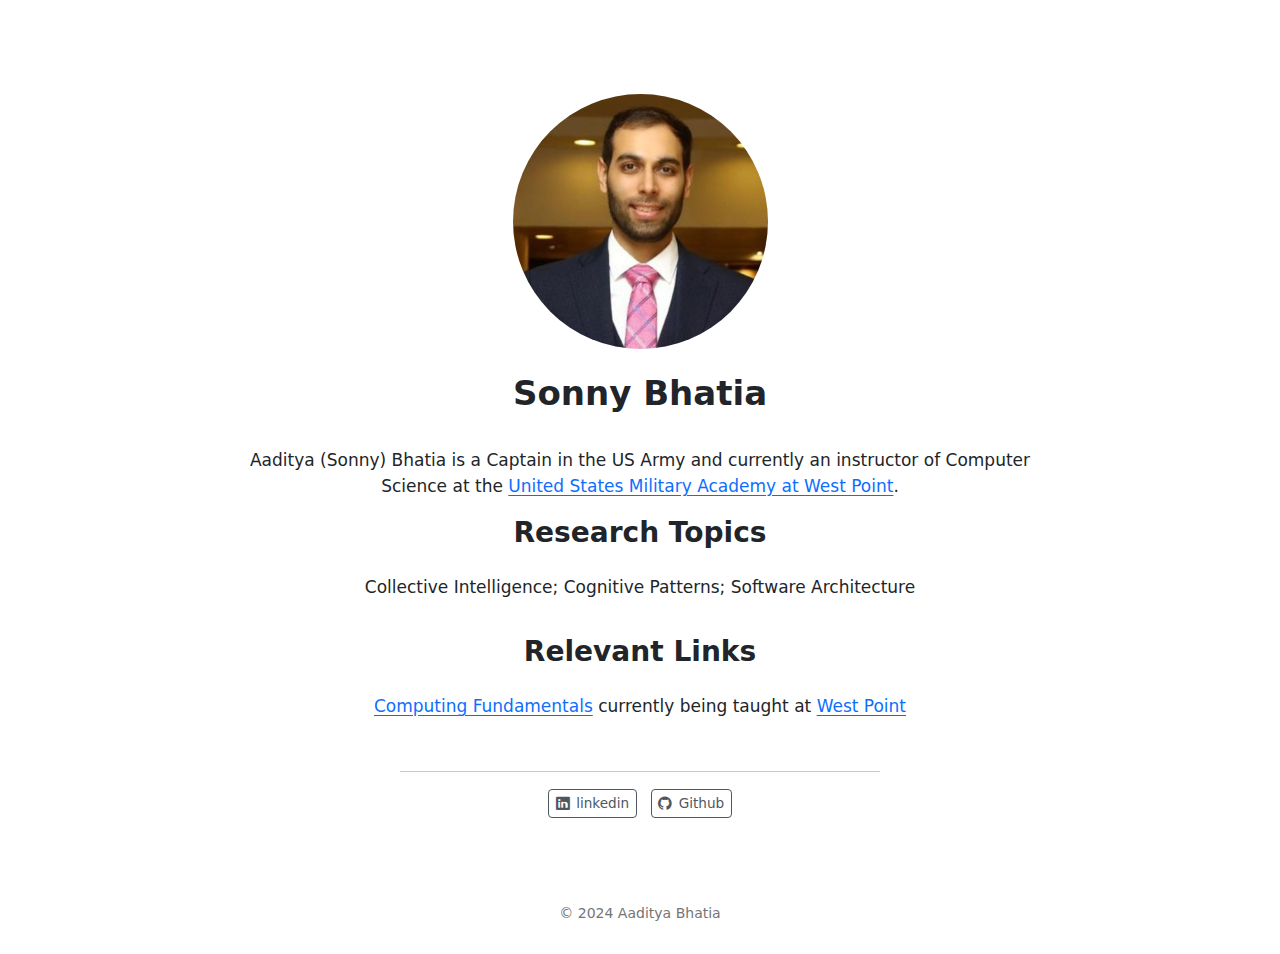
==== index.html @ 80a6fa63 "Built site for gh-pages" ====
<!DOCTYPE html>
<html xmlns="http://www.w3.org/1999/xhtml" lang="en" xml:lang="en"><head>

<meta charset="utf-8">
<meta name="generator" content="quarto-1.5.55">

<meta name="viewport" content="width=device-width, initial-scale=1.0, user-scalable=yes">


<title>Sonny Bhatia</title>
<style>
code{white-space: pre-wrap;}
span.smallcaps{font-variant: small-caps;}
div.columns{display: flex; gap: min(4vw, 1.5em);}
div.column{flex: auto; overflow-x: auto;}
div.hanging-indent{margin-left: 1.5em; text-indent: -1.5em;}
ul.task-list{list-style: none;}
ul.task-list li input[type="checkbox"] {
  width: 0.8em;
  margin: 0 0.8em 0.2em -1em; /* quarto-specific, see https://github.com/quarto-dev/quarto-cli/issues/4556 */ 
  vertical-align: middle;
}
</style>


<script src="site_libs/quarto-nav/quarto-nav.js"></script>
<script src="site_libs/clipboard/clipboard.min.js"></script>
<script src="site_libs/quarto-search/autocomplete.umd.js"></script>
<script src="site_libs/quarto-search/fuse.min.js"></script>
<script src="site_libs/quarto-search/quarto-search.js"></script>
<meta name="quarto:offset" content="./">
<script src="site_libs/quarto-html/quarto.js"></script>
<script src="site_libs/quarto-html/popper.min.js"></script>
<script src="site_libs/quarto-html/tippy.umd.min.js"></script>
<link href="site_libs/quarto-html/tippy.css" rel="stylesheet">
<link href="site_libs/quarto-html/quarto-syntax-highlighting.css" rel="stylesheet" id="quarto-text-highlighting-styles">
<script src="site_libs/bootstrap/bootstrap.min.js"></script>
<link href="site_libs/bootstrap/bootstrap-icons.css" rel="stylesheet">
<link href="site_libs/bootstrap/bootstrap.min.css" rel="stylesheet" id="quarto-bootstrap" data-mode="light">
<script id="quarto-search-options" type="application/json">{
  "location": "sidebar",
  "copy-button": false,
  "collapse-after": 3,
  "panel-placement": "start",
  "type": "textbox",
  "limit": 50,
  "keyboard-shortcut": [
    "f",
    "/",
    "s"
  ],
  "show-item-context": false,
  "language": {
    "search-no-results-text": "No results",
    "search-matching-documents-text": "matching documents",
    "search-copy-link-title": "Copy link to search",
    "search-hide-matches-text": "Hide additional matches",
    "search-more-match-text": "more match in this document",
    "search-more-matches-text": "more matches in this document",
    "search-clear-button-title": "Clear",
    "search-text-placeholder": "",
    "search-detached-cancel-button-title": "Cancel",
    "search-submit-button-title": "Submit",
    "search-label": "Search"
  }
}</script>


</head>

<body class="fullcontent">

<div id="quarto-search-results"></div>
<!-- content -->
<div id="quarto-content" class="quarto-container page-columns page-rows-contents page-layout-article">
<!-- sidebar -->
<!-- margin-sidebar -->
    
<!-- main -->
<div class="quarto-about-jolla">
  <img src="profile.jpg" class="about-image
  round " style="height: 15em; width: 15em;">
 <header id="title-block-header" class="quarto-title-block default">
<div class="quarto-title">
<h1 class="title">Sonny Bhatia</h1>
</div>
<div class="quarto-title-meta">
  </div>
</header><main class="content" id="quarto-document-content">
<p>Aaditya (Sonny) Bhatia is a Captain in the US Army and currently an instructor of Computer Science at the <a href="https://www.westpoint.edu/">United States Military Academy at West Point</a>.</p>
<section id="research-topics" class="level2">
<h2 data-anchor-id="research-topics">Research Topics</h2>
<p>Collective Intelligence; Cognitive Patterns; Software Architecture</p>
</section>
<section id="relevant-links" class="level2">
<h2 data-anchor-id="relevant-links">Relevant Links</h2>
<p><a href="https://cy105.bhatia.dev/">Computing Fundamentals</a> currently being taught at <a href="https://www.westpoint.edu/">West Point</a></p>


</section>
</main> 
  <hr class="about-sep">
   <div class="about-links">
  <a href="https://www.linkedin.com/in/aadityabhatia/" class="about-link" rel="" target="">
    <i class="bi bi-linkedin"></i>
     <span class="about-link-text">linkedin</span>
  </a>
  <a href="https://github.com/aadityabhatia" class="about-link" rel="" target="">
    <i class="bi bi-github"></i>
     <span class="about-link-text">Github</span>
  </a>
</div>
</div>
 <!-- /main -->
<script id="quarto-html-after-body" type="application/javascript">
window.document.addEventListener("DOMContentLoaded", function (event) {
  const toggleBodyColorMode = (bsSheetEl) => {
    const mode = bsSheetEl.getAttribute("data-mode");
    const bodyEl = window.document.querySelector("body");
    if (mode === "dark") {
      bodyEl.classList.add("quarto-dark");
      bodyEl.classList.remove("quarto-light");
    } else {
      bodyEl.classList.add("quarto-light");
      bodyEl.classList.remove("quarto-dark");
    }
  }
  const toggleBodyColorPrimary = () => {
    const bsSheetEl = window.document.querySelector("link#quarto-bootstrap");
    if (bsSheetEl) {
      toggleBodyColorMode(bsSheetEl);
    }
  }
  toggleBodyColorPrimary();  
  const isCodeAnnotation = (el) => {
    for (const clz of el.classList) {
      if (clz.startsWith('code-annotation-')) {                     
        return true;
      }
    }
    return false;
  }
  const onCopySuccess = function(e) {
    // button target
    const button = e.trigger;
    // don't keep focus
    button.blur();
    // flash "checked"
    button.classList.add('code-copy-button-checked');
    var currentTitle = button.getAttribute("title");
    button.setAttribute("title", "Copied!");
    let tooltip;
    if (window.bootstrap) {
      button.setAttribute("data-bs-toggle", "tooltip");
      button.setAttribute("data-bs-placement", "left");
      button.setAttribute("data-bs-title", "Copied!");
      tooltip = new bootstrap.Tooltip(button, 
        { trigger: "manual", 
          customClass: "code-copy-button-tooltip",
          offset: [0, -8]});
      tooltip.show();    
    }
    setTimeout(function() {
      if (tooltip) {
        tooltip.hide();
        button.removeAttribute("data-bs-title");
        button.removeAttribute("data-bs-toggle");
        button.removeAttribute("data-bs-placement");
      }
      button.setAttribute("title", currentTitle);
      button.classList.remove('code-copy-button-checked');
    }, 1000);
    // clear code selection
    e.clearSelection();
  }
  const getTextToCopy = function(trigger) {
      const codeEl = trigger.previousElementSibling.cloneNode(true);
      for (const childEl of codeEl.children) {
        if (isCodeAnnotation(childEl)) {
          childEl.remove();
        }
      }
      return codeEl.innerText;
  }
  const clipboard = new window.ClipboardJS('.code-copy-button:not([data-in-quarto-modal])', {
    text: getTextToCopy
  });
  clipboard.on('success', onCopySuccess);
  if (window.document.getElementById('quarto-embedded-source-code-modal')) {
    // For code content inside modals, clipBoardJS needs to be initialized with a container option
    // TODO: Check when it could be a function (https://github.com/zenorocha/clipboard.js/issues/860)
    const clipboardModal = new window.ClipboardJS('.code-copy-button[data-in-quarto-modal]', {
      text: getTextToCopy,
      container: window.document.getElementById('quarto-embedded-source-code-modal')
    });
    clipboardModal.on('success', onCopySuccess);
  }
    var localhostRegex = new RegExp(/^(?:http|https):\/\/localhost\:?[0-9]*\//);
    var mailtoRegex = new RegExp(/^mailto:/);
      var filterRegex = new RegExp('/' + window.location.host + '/');
    var isInternal = (href) => {
        return filterRegex.test(href) || localhostRegex.test(href) || mailtoRegex.test(href);
    }
    // Inspect non-navigation links and adorn them if external
 	var links = window.document.querySelectorAll('a[href]:not(.nav-link):not(.navbar-brand):not(.toc-action):not(.sidebar-link):not(.sidebar-item-toggle):not(.pagination-link):not(.no-external):not([aria-hidden]):not(.dropdown-item):not(.quarto-navigation-tool):not(.about-link)');
    for (var i=0; i<links.length; i++) {
      const link = links[i];
      if (!isInternal(link.href)) {
        // undo the damage that might have been done by quarto-nav.js in the case of
        // links that we want to consider external
        if (link.dataset.originalHref !== undefined) {
          link.href = link.dataset.originalHref;
        }
      }
    }
  function tippyHover(el, contentFn, onTriggerFn, onUntriggerFn) {
    const config = {
      allowHTML: true,
      maxWidth: 500,
      delay: 100,
      arrow: false,
      appendTo: function(el) {
          return el.parentElement;
      },
      interactive: true,
      interactiveBorder: 10,
      theme: 'quarto',
      placement: 'bottom-start',
    };
    if (contentFn) {
      config.content = contentFn;
    }
    if (onTriggerFn) {
      config.onTrigger = onTriggerFn;
    }
    if (onUntriggerFn) {
      config.onUntrigger = onUntriggerFn;
    }
    window.tippy(el, config); 
  }
  const noterefs = window.document.querySelectorAll('a[role="doc-noteref"]');
  for (var i=0; i<noterefs.length; i++) {
    const ref = noterefs[i];
    tippyHover(ref, function() {
      // use id or data attribute instead here
      let href = ref.getAttribute('data-footnote-href') || ref.getAttribute('href');
      try { href = new URL(href).hash; } catch {}
      const id = href.replace(/^#\/?/, "");
      const note = window.document.getElementById(id);
      if (note) {
        return note.innerHTML;
      } else {
        return "";
      }
    });
  }
  const xrefs = window.document.querySelectorAll('a.quarto-xref');
  const processXRef = (id, note) => {
    // Strip column container classes
    const stripColumnClz = (el) => {
      el.classList.remove("page-full", "page-columns");
      if (el.children) {
        for (const child of el.children) {
          stripColumnClz(child);
        }
      }
    }
    stripColumnClz(note)
    if (id === null || id.startsWith('sec-')) {
      // Special case sections, only their first couple elements
      const container = document.createElement("div");
      if (note.children && note.children.length > 2) {
        container.appendChild(note.children[0].cloneNode(true));
        for (let i = 1; i < note.children.length; i++) {
          const child = note.children[i];
          if (child.tagName === "P" && child.innerText === "") {
            continue;
          } else {
            container.appendChild(child.cloneNode(true));
            break;
          }
        }
        if (window.Quarto?.typesetMath) {
          window.Quarto.typesetMath(container);
        }
        return container.innerHTML
      } else {
        if (window.Quarto?.typesetMath) {
          window.Quarto.typesetMath(note);
        }
        return note.innerHTML;
      }
    } else {
      // Remove any anchor links if they are present
      const anchorLink = note.querySelector('a.anchorjs-link');
      if (anchorLink) {
        anchorLink.remove();
      }
      if (window.Quarto?.typesetMath) {
        window.Quarto.typesetMath(note);
      }
      // TODO in 1.5, we should make sure this works without a callout special case
      if (note.classList.contains("callout")) {
        return note.outerHTML;
      } else {
        return note.innerHTML;
      }
    }
  }
  for (var i=0; i<xrefs.length; i++) {
    const xref = xrefs[i];
    tippyHover(xref, undefined, function(instance) {
      instance.disable();
      let url = xref.getAttribute('href');
      let hash = undefined; 
      if (url.startsWith('#')) {
        hash = url;
      } else {
        try { hash = new URL(url).hash; } catch {}
      }
      if (hash) {
        const id = hash.replace(/^#\/?/, "");
        const note = window.document.getElementById(id);
        if (note !== null) {
          try {
            const html = processXRef(id, note.cloneNode(true));
            instance.setContent(html);
          } finally {
            instance.enable();
            instance.show();
          }
        } else {
          // See if we can fetch this
          fetch(url.split('#')[0])
          .then(res => res.text())
          .then(html => {
            const parser = new DOMParser();
            const htmlDoc = parser.parseFromString(html, "text/html");
            const note = htmlDoc.getElementById(id);
            if (note !== null) {
              const html = processXRef(id, note);
              instance.setContent(html);
            } 
          }).finally(() => {
            instance.enable();
            instance.show();
          });
        }
      } else {
        // See if we can fetch a full url (with no hash to target)
        // This is a special case and we should probably do some content thinning / targeting
        fetch(url)
        .then(res => res.text())
        .then(html => {
          const parser = new DOMParser();
          const htmlDoc = parser.parseFromString(html, "text/html");
          const note = htmlDoc.querySelector('main.content');
          if (note !== null) {
            // This should only happen for chapter cross references
            // (since there is no id in the URL)
            // remove the first header
            if (note.children.length > 0 && note.children[0].tagName === "HEADER") {
              note.children[0].remove();
            }
            const html = processXRef(null, note);
            instance.setContent(html);
          } 
        }).finally(() => {
          instance.enable();
          instance.show();
        });
      }
    }, function(instance) {
    });
  }
      let selectedAnnoteEl;
      const selectorForAnnotation = ( cell, annotation) => {
        let cellAttr = 'data-code-cell="' + cell + '"';
        let lineAttr = 'data-code-annotation="' +  annotation + '"';
        const selector = 'span[' + cellAttr + '][' + lineAttr + ']';
        return selector;
      }
      const selectCodeLines = (annoteEl) => {
        const doc = window.document;
        const targetCell = annoteEl.getAttribute("data-target-cell");
        const targetAnnotation = annoteEl.getAttribute("data-target-annotation");
        const annoteSpan = window.document.querySelector(selectorForAnnotation(targetCell, targetAnnotation));
        const lines = annoteSpan.getAttribute("data-code-lines").split(",");
        const lineIds = lines.map((line) => {
          return targetCell + "-" + line;
        })
        let top = null;
        let height = null;
        let parent = null;
        if (lineIds.length > 0) {
            //compute the position of the single el (top and bottom and make a div)
            const el = window.document.getElementById(lineIds[0]);
            top = el.offsetTop;
            height = el.offsetHeight;
            parent = el.parentElement.parentElement;
          if (lineIds.length > 1) {
            const lastEl = window.document.getElementById(lineIds[lineIds.length - 1]);
            const bottom = lastEl.offsetTop + lastEl.offsetHeight;
            height = bottom - top;
          }
          if (top !== null && height !== null && parent !== null) {
            // cook up a div (if necessary) and position it 
            let div = window.document.getElementById("code-annotation-line-highlight");
            if (div === null) {
              div = window.document.createElement("div");
              div.setAttribute("id", "code-annotation-line-highlight");
              div.style.position = 'absolute';
              parent.appendChild(div);
            }
            div.style.top = top - 2 + "px";
            div.style.height = height + 4 + "px";
            div.style.left = 0;
            let gutterDiv = window.document.getElementById("code-annotation-line-highlight-gutter");
            if (gutterDiv === null) {
              gutterDiv = window.document.createElement("div");
              gutterDiv.setAttribute("id", "code-annotation-line-highlight-gutter");
              gutterDiv.style.position = 'absolute';
              const codeCell = window.document.getElementById(targetCell);
              const gutter = codeCell.querySelector('.code-annotation-gutter');
              gutter.appendChild(gutterDiv);
            }
            gutterDiv.style.top = top - 2 + "px";
            gutterDiv.style.height = height + 4 + "px";
          }
          selectedAnnoteEl = annoteEl;
        }
      };
      const unselectCodeLines = () => {
        const elementsIds = ["code-annotation-line-highlight", "code-annotation-line-highlight-gutter"];
        elementsIds.forEach((elId) => {
          const div = window.document.getElementById(elId);
          if (div) {
            div.remove();
          }
        });
        selectedAnnoteEl = undefined;
      };
        // Handle positioning of the toggle
    window.addEventListener(
      "resize",
      throttle(() => {
        elRect = undefined;
        if (selectedAnnoteEl) {
          selectCodeLines(selectedAnnoteEl);
        }
      }, 10)
    );
    function throttle(fn, ms) {
    let throttle = false;
    let timer;
      return (...args) => {
        if(!throttle) { // first call gets through
            fn.apply(this, args);
            throttle = true;
        } else { // all the others get throttled
            if(timer) clearTimeout(timer); // cancel #2
            timer = setTimeout(() => {
              fn.apply(this, args);
              timer = throttle = false;
            }, ms);
        }
      };
    }
      // Attach click handler to the DT
      const annoteDls = window.document.querySelectorAll('dt[data-target-cell]');
      for (const annoteDlNode of annoteDls) {
        annoteDlNode.addEventListener('click', (event) => {
          const clickedEl = event.target;
          if (clickedEl !== selectedAnnoteEl) {
            unselectCodeLines();
            const activeEl = window.document.querySelector('dt[data-target-cell].code-annotation-active');
            if (activeEl) {
              activeEl.classList.remove('code-annotation-active');
            }
            selectCodeLines(clickedEl);
            clickedEl.classList.add('code-annotation-active');
          } else {
            // Unselect the line
            unselectCodeLines();
            clickedEl.classList.remove('code-annotation-active');
          }
        });
      }
  const findCites = (el) => {
    const parentEl = el.parentElement;
    if (parentEl) {
      const cites = parentEl.dataset.cites;
      if (cites) {
        return {
          el,
          cites: cites.split(' ')
        };
      } else {
        return findCites(el.parentElement)
      }
    } else {
      return undefined;
    }
  };
  var bibliorefs = window.document.querySelectorAll('a[role="doc-biblioref"]');
  for (var i=0; i<bibliorefs.length; i++) {
    const ref = bibliorefs[i];
    const citeInfo = findCites(ref);
    if (citeInfo) {
      tippyHover(citeInfo.el, function() {
        var popup = window.document.createElement('div');
        citeInfo.cites.forEach(function(cite) {
          var citeDiv = window.document.createElement('div');
          citeDiv.classList.add('hanging-indent');
          citeDiv.classList.add('csl-entry');
          var biblioDiv = window.document.getElementById('ref-' + cite);
          if (biblioDiv) {
            citeDiv.innerHTML = biblioDiv.innerHTML;
          }
          popup.appendChild(citeDiv);
        });
        return popup.innerHTML;
      });
    }
  }
});
</script>
</div> <!-- /content -->
<footer class="footer">
  <div class="nav-footer">
    <div class="nav-footer-left">
      &nbsp;
    </div>   
    <div class="nav-footer-center">
<p>© 2024 Aaditya Bhatia</p>
</div>
    <div class="nav-footer-right">
      &nbsp;
    </div>
  </div>
</footer>




</body></html>
---- site_libs/quarto-html/tippy.css ----
.tippy-box[data-animation=fade][data-state=hidden]{opacity:0}[data-tippy-root]{max-width:calc(100vw - 10px)}.tippy-box{position:relative;background-color:#333;color:#fff;border-radius:4px;font-size:14px;line-height:1.4;white-space:normal;outline:0;transition-property:transform,visibility,opacity}.tippy-box[data-placement^=top]>.tippy-arrow{bottom:0}.tippy-box[data-placement^=top]>.tippy-arrow:before{bottom:-7px;left:0;border-width:8px 8px 0;border-top-color:initial;transform-origin:center top}.tippy-box[data-placement^=bottom]>.tippy-arrow{top:0}.tippy-box[data-placement^=bottom]>.tippy-arrow:before{top:-7px;left:0;border-width:0 8px 8px;border-bottom-color:initial;transform-origin:center bottom}.tippy-box[data-placement^=left]>.tippy-arrow{right:0}.tippy-box[data-placement^=left]>.tippy-arrow:before{border-width:8px 0 8px 8px;border-left-color:initial;right:-7px;transform-origin:center left}.tippy-box[data-placement^=right]>.tippy-arrow{left:0}.tippy-box[data-placement^=right]>.tippy-arrow:before{left:-7px;border-width:8px 8px 8px 0;border-right-color:initial;transform-origin:center right}.tippy-box[data-inertia][data-state=visible]{transition-timing-function:cubic-bezier(.54,1.5,.38,1.11)}.tippy-arrow{width:16px;height:16px;color:#333}.tippy-arrow:before{content:"";position:absolute;border-color:transparent;border-style:solid}.tippy-content{position:relative;padding:5px 9px;z-index:1}
---- site_libs/quarto-html/quarto-syntax-highlighting.css ----
/* quarto syntax highlight colors */
:root {
  --quarto-hl-ot-color: #003B4F;
  --quarto-hl-at-color: #657422;
  --quarto-hl-ss-color: #20794D;
  --quarto-hl-an-color: #5E5E5E;
  --quarto-hl-fu-color: #4758AB;
  --quarto-hl-st-color: #20794D;
  --quarto-hl-cf-color: #003B4F;
  --quarto-hl-op-color: #5E5E5E;
  --quarto-hl-er-color: #AD0000;
  --quarto-hl-bn-color: #AD0000;
  --quarto-hl-al-color: #AD0000;
  --quarto-hl-va-color: #111111;
  --quarto-hl-bu-color: inherit;
  --quarto-hl-ex-color: inherit;
  --quarto-hl-pp-color: #AD0000;
  --quarto-hl-in-color: #5E5E5E;
  --quarto-hl-vs-color: #20794D;
  --quarto-hl-wa-color: #5E5E5E;
  --quarto-hl-do-color: #5E5E5E;
  --quarto-hl-im-color: #00769E;
  --quarto-hl-ch-color: #20794D;
  --quarto-hl-dt-color: #AD0000;
  --quarto-hl-fl-color: #AD0000;
  --quarto-hl-co-color: #5E5E5E;
  --quarto-hl-cv-color: #5E5E5E;
  --quarto-hl-cn-color: #8f5902;
  --quarto-hl-sc-color: #5E5E5E;
  --quarto-hl-dv-color: #AD0000;
  --quarto-hl-kw-color: #003B4F;
}

/* other quarto variables */
:root {
  --quarto-font-monospace: SFMono-Regular, Menlo, Monaco, Consolas, "Liberation Mono", "Courier New", monospace;
}

pre > code.sourceCode > span {
  color: #003B4F;
}

code span {
  color: #003B4F;
}

code.sourceCode > span {
  color: #003B4F;
}

div.sourceCode,
div.sourceCode pre.sourceCode {
  color: #003B4F;
}

code span.ot {
  color: #003B4F;
  font-style: inherit;
}

code span.at {
  color: #657422;
  font-style: inherit;
}

code span.ss {
  color: #20794D;
  font-style: inherit;
}

code span.an {
  color: #5E5E5E;
  font-style: inherit;
}

code span.fu {
  color: #4758AB;
  font-style: inherit;
}

code span.st {
  color: #20794D;
  font-style: inherit;
}

code span.cf {
  color: #003B4F;
  font-weight: bold;
  font-style: inherit;
}

code span.op {
  color: #5E5E5E;
  font-style: inherit;
}

code span.er {
  color: #AD0000;
  font-style: inherit;
}

code span.bn {
  color: #AD0000;
  font-style: inherit;
}

code span.al {
  color: #AD0000;
  font-style: inherit;
}

code span.va {
  color: #111111;
  font-style: inherit;
}

code span.bu {
  font-style: inherit;
}

code span.ex {
  font-style: inherit;
}

code span.pp {
  color: #AD0000;
  font-style: inherit;
}

code span.in {
  color: #5E5E5E;
  font-style: inherit;
}

code span.vs {
  color: #20794D;
  font-style: inherit;
}

code span.wa {
  color: #5E5E5E;
  font-style: italic;
}

code span.do {
  color: #5E5E5E;
  font-style: italic;
}

code span.im {
  color: #00769E;
  font-style: inherit;
}

code span.ch {
  color: #20794D;
  font-style: inherit;
}

code span.dt {
  color: #AD0000;
  font-style: inherit;
}

code span.fl {
  color: #AD0000;
  font-style: inherit;
}

code span.co {
  color: #5E5E5E;
  font-style: inherit;
}

code span.cv {
  color: #5E5E5E;
  font-style: italic;
}

code span.cn {
  color: #8f5902;
  font-style: inherit;
}

code span.sc {
  color: #5E5E5E;
  font-style: inherit;
}

code span.dv {
  color: #AD0000;
  font-style: inherit;
}

code span.kw {
  color: #003B4F;
  font-weight: bold;
  font-style: inherit;
}

.prevent-inlining {
  content: "</";
}

/*# sourceMappingURL=debc5d5d77c3f9108843748ff7464032.css.map */
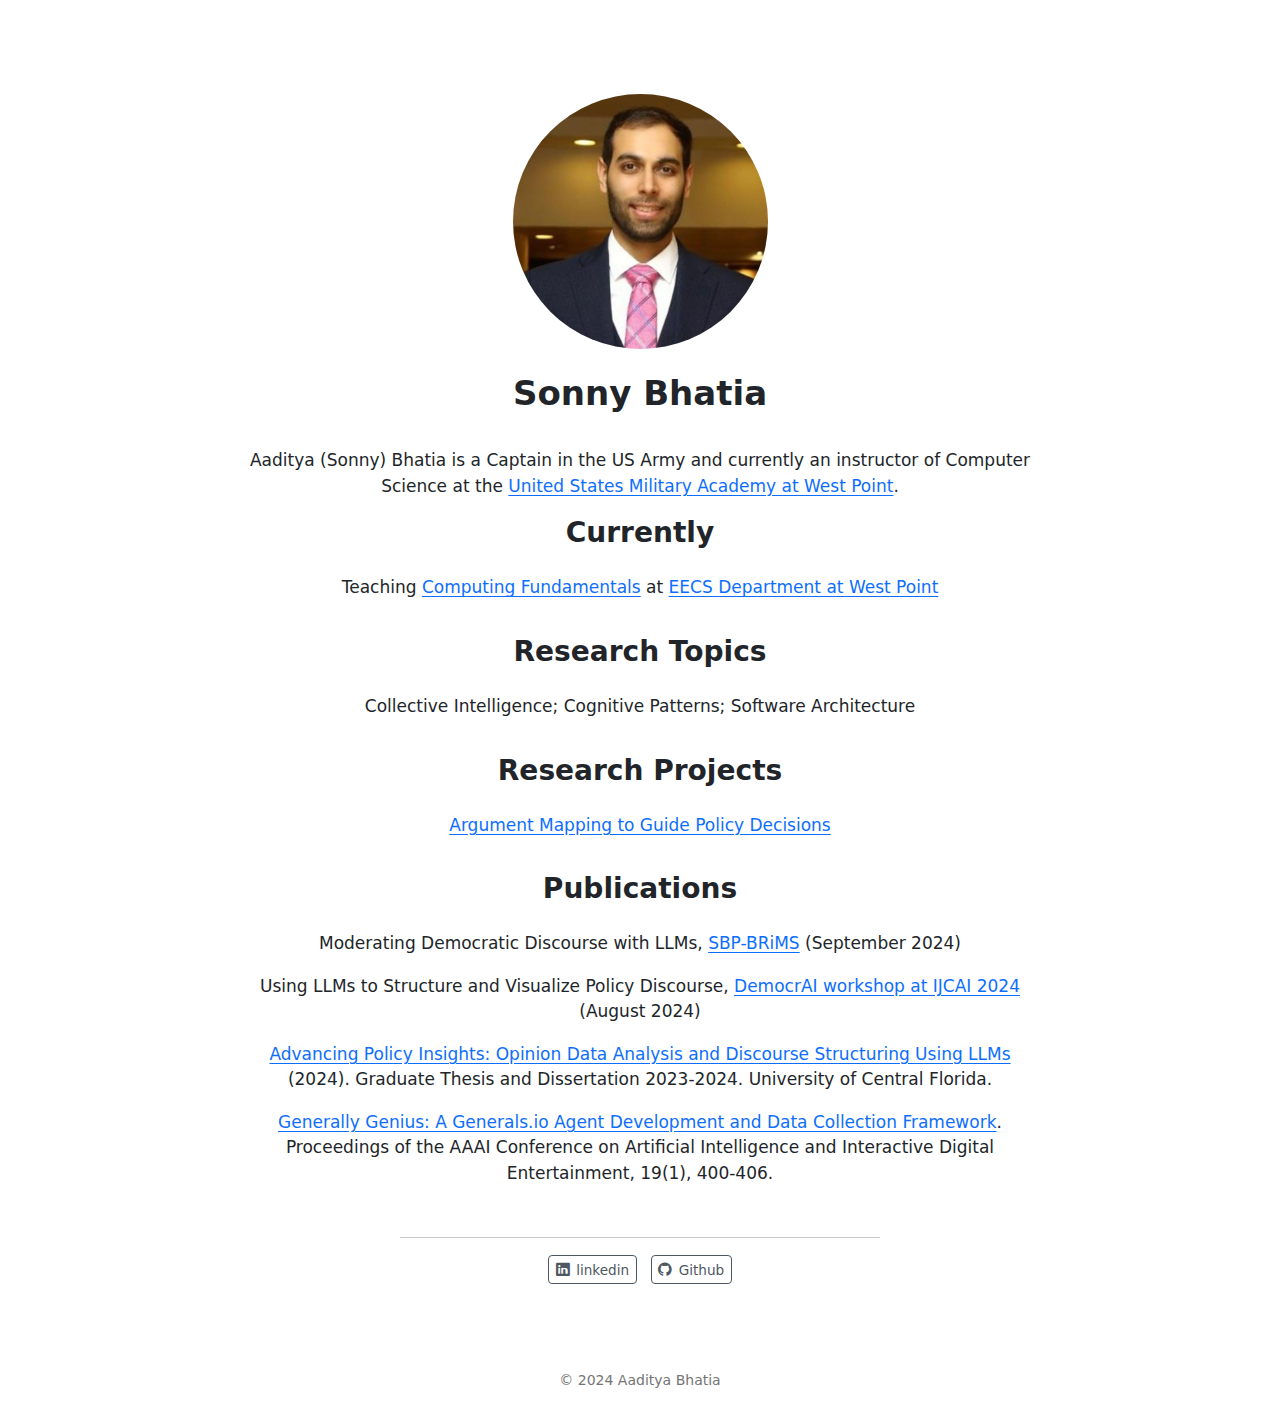
==== commit 9182caf1: "Built site for gh-pages" ====
--- a/index.html
+++ b/index.html
@@ -88,13 +88,24 @@
   </div>
 </header><main class="content" id="quarto-document-content">
 <p>Aaditya (Sonny) Bhatia is a Captain in the US Army and currently an instructor of Computer Science at the <a href="https://www.westpoint.edu/">United States Military Academy at West Point</a>.</p>
+<section id="currently" class="level2">
+<h2 data-anchor-id="currently">Currently</h2>
+<p>Teaching <a href="https://cy105.bhatia.dev/">Computing Fundamentals</a> at <a href="https://www.westpoint.edu/academics/departments/electrical-engineering-and-computer-science">EECS Department at West Point</a></p>
+</section>
 <section id="research-topics" class="level2">
 <h2 data-anchor-id="research-topics">Research Topics</h2>
 <p>Collective Intelligence; Cognitive Patterns; Software Architecture</p>
 </section>
-<section id="relevant-links" class="level2">
-<h2 data-anchor-id="relevant-links">Relevant Links</h2>
-<p><a href="https://cy105.bhatia.dev/">Computing Fundamentals</a> currently being taught at <a href="https://www.westpoint.edu/">West Point</a></p>
+<section id="research-projects" class="level2">
+<h2 data-anchor-id="research-projects">Research Projects</h2>
+<p><a href="https://argmap.bhatia.dev/">Argument Mapping to Guide Policy Decisions</a></p>
+</section>
+<section id="publications" class="level2">
+<h2 data-anchor-id="publications">Publications</h2>
+<p>Moderating Democratic Discourse with LLMs, <a href="https://sbp-brims.org/2024/">SBP-BRiMS</a> (September 2024)</p>
+<p>Using LLMs to Structure and Visualize Policy Discourse, <a href="https://sites.google.com/view/democrai2024">DemocrAI workshop at IJCAI 2024</a> (August 2024)</p>
+<p><a href="https://stars.library.ucf.edu/etd2023/204/">Advancing Policy Insights: Opinion Data Analysis and Discourse Structuring Using LLMs</a> (2024). Graduate Thesis and Dissertation 2023-2024. University of Central Florida.</p>
+<p><a href="https://ojs.aaai.org/index.php/AIIDE/article/view/27536">Generally Genius: A Generals.io Agent Development and Data Collection Framework</a>. Proceedings of the AAAI Conference on Artificial Intelligence and Interactive Digital Entertainment, 19(1), 400-406.</p>
 
 
 </section>
@@ -197,7 +208,7 @@
   }
     var localhostRegex = new RegExp(/^(?:http|https):\/\/localhost\:?[0-9]*\//);
     var mailtoRegex = new RegExp(/^mailto:/);
-      var filterRegex = new RegExp('/' + window.location.host + '/');
+      var filterRegex = new RegExp("https:\/\/aadityabhatia\.github\.io\/bhatia\.dev\/");
     var isInternal = (href) => {
         return filterRegex.test(href) || localhostRegex.test(href) || mailtoRegex.test(href);
     }
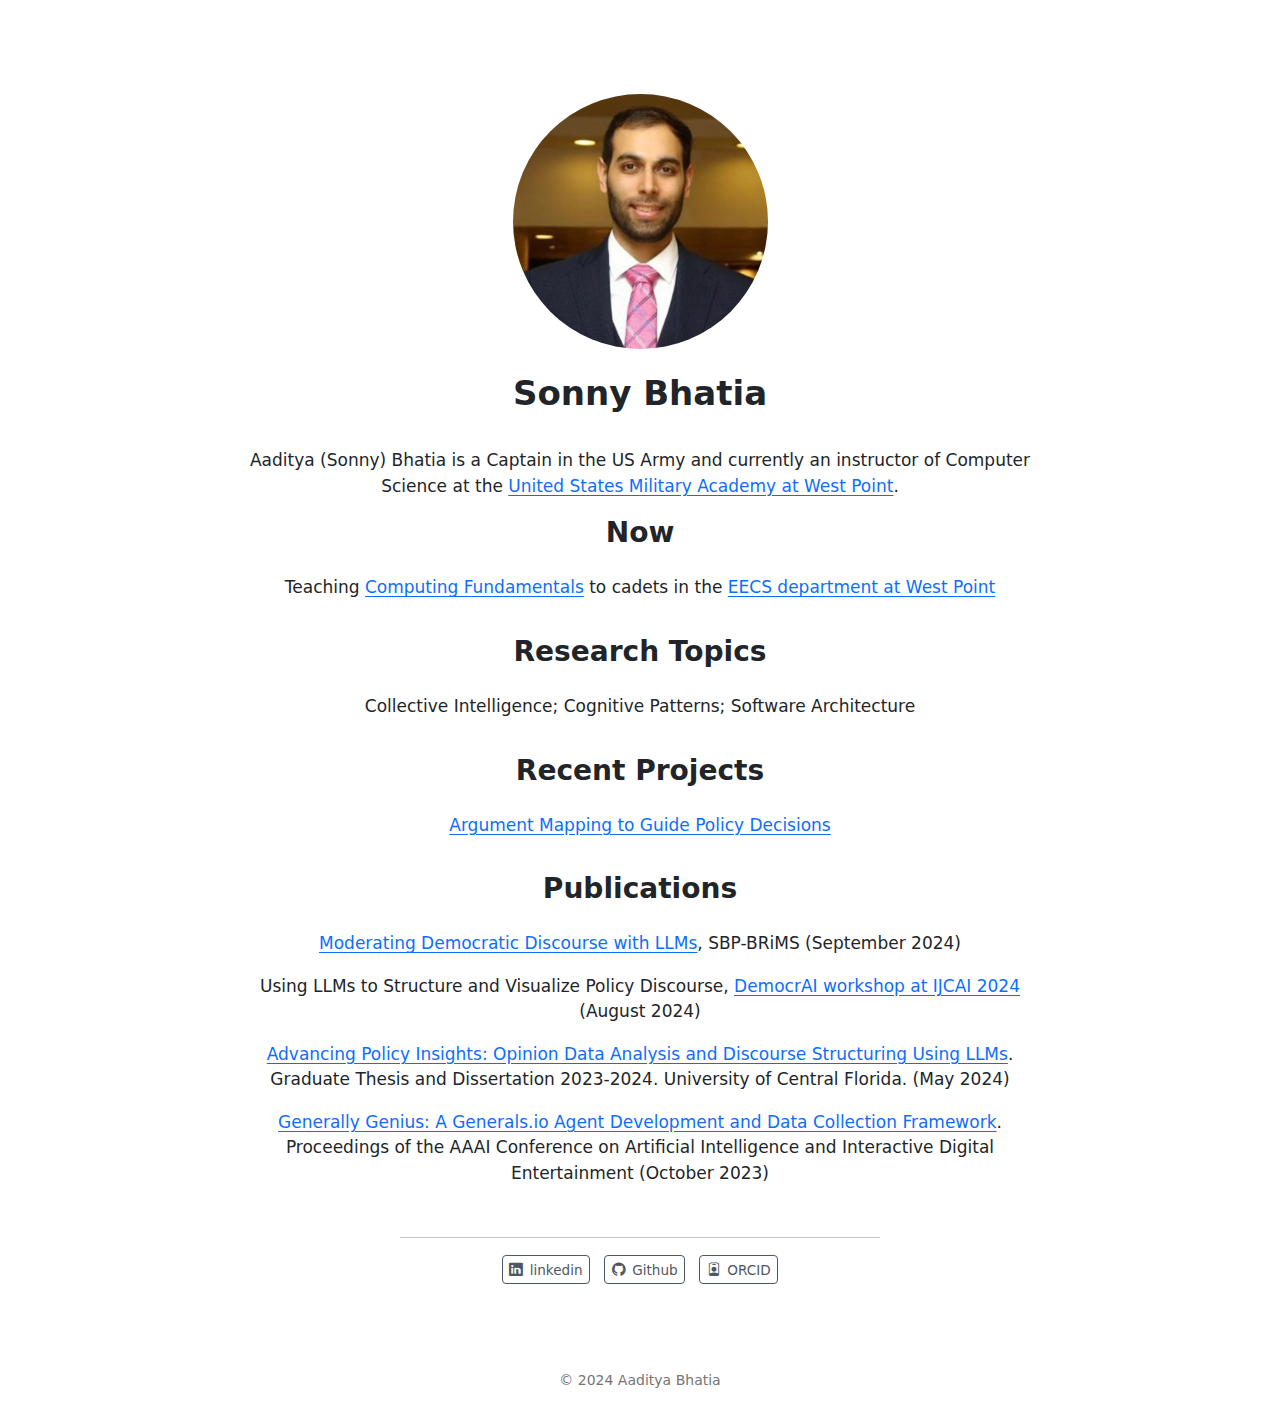
==== commit ec823a4a: "Built site for gh-pages" ====
--- a/index.html
+++ b/index.html
@@ -66,6 +66,10 @@
 }</script>
 
 
+<meta property="og:title" content="Sonny Bhatia">
+<meta property="og:description" content="Army Officer | Researcher | Software Architect">
+<meta property="og:image" content="https://bhatia.dev/profile.jpg">
+<meta property="og:site_name" content="Sonny Bhatia">
 </head>
 
 <body class="fullcontent">
@@ -88,24 +92,24 @@
   </div>
 </header><main class="content" id="quarto-document-content">
 <p>Aaditya (Sonny) Bhatia is a Captain in the US Army and currently an instructor of Computer Science at the <a href="https://www.westpoint.edu/">United States Military Academy at West Point</a>.</p>
-<section id="currently" class="level2">
-<h2 data-anchor-id="currently">Currently</h2>
-<p>Teaching <a href="https://cy105.bhatia.dev/">Computing Fundamentals</a> at <a href="https://www.westpoint.edu/academics/departments/electrical-engineering-and-computer-science">EECS Department at West Point</a></p>
+<section id="now" class="level2">
+<h2 data-anchor-id="now">Now</h2>
+<p>Teaching <a href="https://cy105.bhatia.dev/">Computing Fundamentals</a> to cadets in the <a href="https://www.westpoint.edu/academics/departments/electrical-engineering-and-computer-science">EECS department at West Point</a></p>
 </section>
 <section id="research-topics" class="level2">
 <h2 data-anchor-id="research-topics">Research Topics</h2>
 <p>Collective Intelligence; Cognitive Patterns; Software Architecture</p>
 </section>
-<section id="research-projects" class="level2">
-<h2 data-anchor-id="research-projects">Research Projects</h2>
+<section id="recent-projects" class="level2">
+<h2 data-anchor-id="recent-projects">Recent Projects</h2>
 <p><a href="https://argmap.bhatia.dev/">Argument Mapping to Guide Policy Decisions</a></p>
 </section>
 <section id="publications" class="level2">
 <h2 data-anchor-id="publications">Publications</h2>
-<p>Moderating Democratic Discourse with LLMs, <a href="https://sbp-brims.org/2024/">SBP-BRiMS</a> (September 2024)</p>
+<p><a href="https://link.springer.com/chapter/10.1007/978-3-031-72241-7_12">Moderating Democratic Discourse with LLMs</a>, SBP-BRiMS (September 2024)</p>
 <p>Using LLMs to Structure and Visualize Policy Discourse, <a href="https://sites.google.com/view/democrai2024">DemocrAI workshop at IJCAI 2024</a> (August 2024)</p>
-<p><a href="https://stars.library.ucf.edu/etd2023/204/">Advancing Policy Insights: Opinion Data Analysis and Discourse Structuring Using LLMs</a> (2024). Graduate Thesis and Dissertation 2023-2024. University of Central Florida.</p>
-<p><a href="https://ojs.aaai.org/index.php/AIIDE/article/view/27536">Generally Genius: A Generals.io Agent Development and Data Collection Framework</a>. Proceedings of the AAAI Conference on Artificial Intelligence and Interactive Digital Entertainment, 19(1), 400-406.</p>
+<p><a href="https://stars.library.ucf.edu/etd2023/204/">Advancing Policy Insights: Opinion Data Analysis and Discourse Structuring Using LLMs</a>. Graduate Thesis and Dissertation 2023-2024. University of Central Florida. (May 2024)</p>
+<p><a href="https://ojs.aaai.org/index.php/AIIDE/article/view/27536">Generally Genius: A Generals.io Agent Development and Data Collection Framework</a>. Proceedings of the AAAI Conference on Artificial Intelligence and Interactive Digital Entertainment (October 2023)</p>
 
 
 </section>
@@ -119,6 +123,10 @@
   <a href="https://github.com/aadityabhatia" class="about-link" rel="" target="">
     <i class="bi bi-github"></i>
      <span class="about-link-text">Github</span>
+  </a>
+  <a href="https://orcid.org/0000-0001-9953-8684" class="about-link" rel="" target="">
+    <i class="bi bi-person-badge"></i>
+     <span class="about-link-text">ORCID</span>
   </a>
 </div>
 </div>
@@ -208,7 +216,7 @@
   }
     var localhostRegex = new RegExp(/^(?:http|https):\/\/localhost\:?[0-9]*\//);
     var mailtoRegex = new RegExp(/^mailto:/);
-      var filterRegex = new RegExp("https:\/\/aadityabhatia\.github\.io\/bhatia\.dev\/");
+      var filterRegex = new RegExp("https:\/\/bhatia\.dev");
     var isInternal = (href) => {
         return filterRegex.test(href) || localhostRegex.test(href) || mailtoRegex.test(href);
     }
